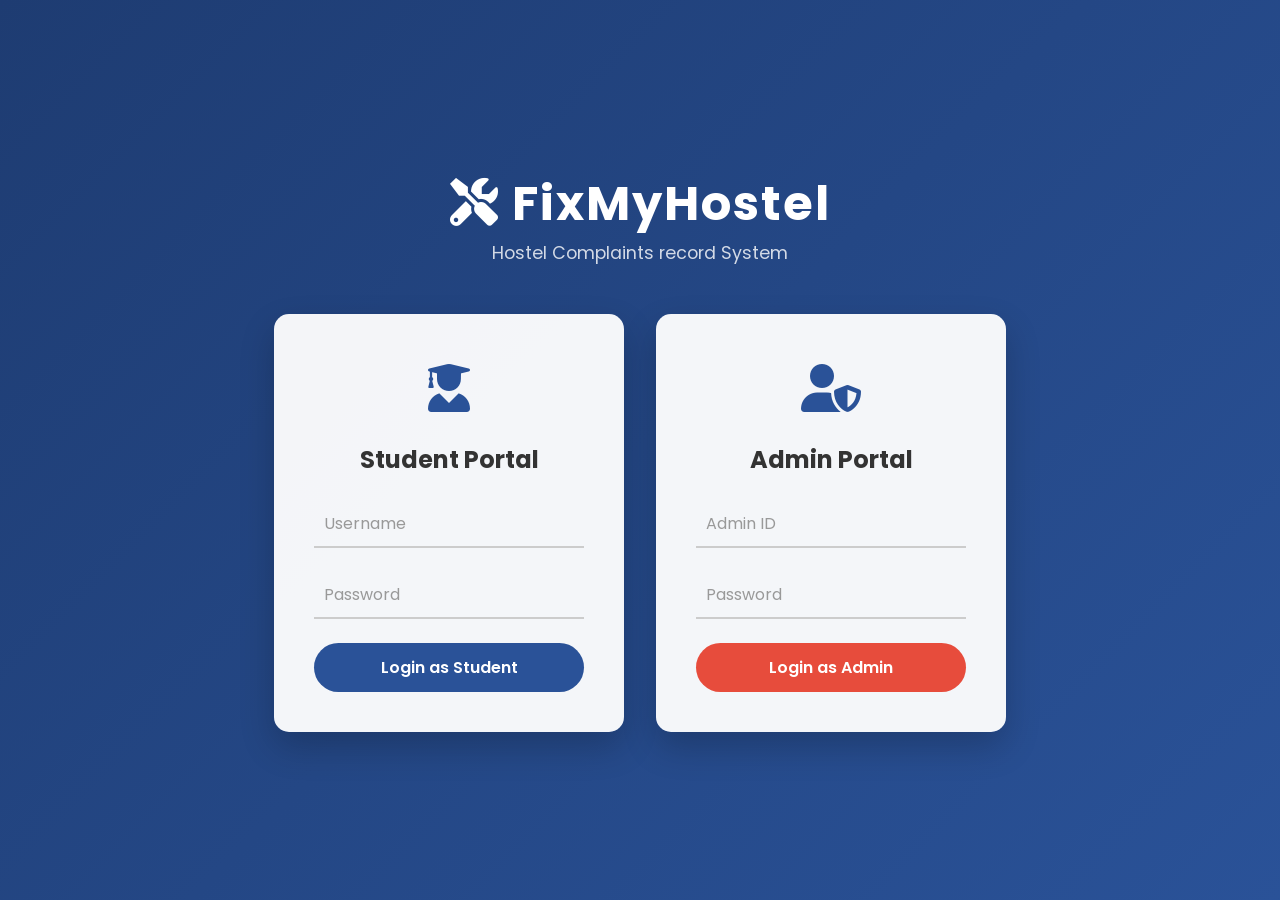
==== templates/index.html @ 785fa675 "initial commit" ====
<!DOCTYPE html>
<html lang="en">
<head>
    <meta charset="UTF-8">
    <meta name="viewport" content="width=device-width, initial-scale=1.0">
    <title>FixMyHostel</title>
   <link rel="stylesheet" href="/static/css/index.css">
    <link href="https://cdnjs.cloudflare.com/ajax/libs/font-awesome/6.0.0/css/all.min.css" rel="stylesheet">
</head>
<body>
    <!-- PAGE 1: LOGIN -->
    <div id="login-page" class="page active">
        <div class="background-overlay"></div>
        <div class="brand-header">
            <h1><i class="fas fa-tools"></i> FixMyHostel</h1>
            <p>Hostel Complaints record System</p>
        </div>
        
        <div class="login-container">
            <!-- Student Login -->
            <div class="login-box student-box">
                <div class="box-icon"><i class="fas fa-user-graduate"></i></div>
                <h2>Student Portal</h2>
                <form id="student-login-form">
                    <div class="input-group">
                        <input type="text" id="student-user" required>
                        <label>Username</label>
                    </div>
                    <div class="input-group">
                        <input type="password" id="student-pass" required>
                        <label>Password</label>
                    </div>
                    <button type="submit" class="btn primary-btn">Login as Student</button>
                </form>
            </div>

            <!-- Admin Login -->
            <div class="login-box admin-box">
                <div class="box-icon"><i class="fas fa-user-shield"></i></div>
                <h2>Admin Portal</h2>
                <form id="admin-login-form">
                    <div class="input-group">
                        <input type="text" id="admin-user" required>
                        <label>Admin ID</label>
                    </div>
                    <div class="input-group">
                        <input type="password" id="admin-pass" required>
                        <label>Password</label>
                    </div>
                    <button type="submit" class="btn secondary-btn">Login as Admin</button>
                </form>
            </div>
        </div>
    </div>

    <!-- PAGE 2: ADMIN DASHBOARD -->
    <div id="admin-page" class="page hidden">
        <header class="dashboard-header">
            <div class="user-info">
                <img src="https://api.dicebear.com/7.x/avataaars/svg?seed=Admin" alt="Admin" class="avatar">
                <h2>Hi, Admin</h2>
            </div>
            <div class="system-status">
                <span class="priority-badge" id="priority-level">Priority: Normal</span>
                <button class="logout-btn" onclick="logout()"><i class="fas fa-sign-out-alt"></i> Logout</button>
            </div>
        </header>

        <main class="dashboard-content">
            <div class="panel full-width">
                <h3><i class="fas fa-clipboard-list"></i> All Registered Complaints</h3>
                <div class="table-container">
                    <table id="admin-complaints-table">
                        <thead>
                            <tr>
                                <th>ID</th>
                                <th>Student</th>
                                <th>Topic</th>
                                <th>Timing</th>
                                <th>Status Action</th>
                            </tr>
                        </thead>
                        <tbody id="admin-table-body">
                            <!-- JS will populate this -->
                        </tbody>
                    </table>
                </div>
            </div>
        </main>
    </div>

    <!-- PAGE 3: STUDENT DASHBOARD -->
    <div id="student-page" class="page hidden">
        <header class="dashboard-header">
            <div class="user-info">
                <img src="https://api.dicebear.com/7.x/avataaars/svg?seed=Student" alt="Student" class="avatar">
                <h2 id="student-welcome">Hi, Student</h2>
            </div>
            <button class="logout-btn" onclick="logout()"><i class="fas fa-sign-out-alt"></i> Logout</button>
        </header>

        <main class="dashboard-content grid-2">
            <!-- Add Complaint Box -->
            <div class="panel">
                <h3><i class="fas fa-plus-circle"></i> Register New Complaint</h3>
                <form id="new-complaint-form">
                    <div class="input-group static">
                        <label>Topic / Category</label>
                        <select id="comp-topic" required>
                            <option value="Plumbing">Plumbing</option>
                            <option value="Electrical">Electrical</option>
                            <option value="Wi-Fi">Wi-Fi / Network</option>
                            <option value="Cleanliness">Cleanliness</option>
                        </select>
                    </div>
                    <div class="input-group static">
                        <label>Room Number</label>
                        <input type="text" id="comp-room" placeholder="e.g., A-302" required>
                    </div>
                    <div class="input-group static">
                        <label>Description</label>
                        <textarea id="comp-desc" rows="4" placeholder="Detail the issue..." required></textarea>
                    </div>
                    <button type="submit" class="btn primary-btn">Submit Complaint</button>
                </form>
            </div>

            <!-- Track Complaints Box -->
            <div class="panel">
                <h3><i class="fas fa-search"></i> My Complaints</h3>
                <div class="tracker-list" id="student-tracker-list">
                    <!-- JS will populate this -->
                </div>
            </div>
        </main>
    </div>

    <script src="/static/js/login.js"></script>
</body>
</html>
---- static/css/index.css ----
@import url('https://fonts.googleapis.com/css2?family=Poppins:wght@300;400;600&display=swap');

* {
    margin: 0;
    padding: 0;
    box-sizing: border-box;
    font-family: 'Poppins', sans-serif;
}

body {
    background-color: #f0f2f5;
    color: #333;
    overflow-x: hidden;
}

/* Page Toggling */
.page { display: none; opacity: 0; transition: opacity 0.4s ease-in-out; }
.page.active { display: block; opacity: 1; }
.hidden { display: none !important; }

/* ---- LOGIN PAGE ---- */
#login-page {
    min-height: 100vh;
    background: linear-gradient(135deg, #1e3c72 0%, #2a5298 100%);
    position: relative;
    display: flex;
    flex-direction: column;
    align-items: center;
    justify-content: center;
}

.brand-header {
    text-align: center;
    color: white;
    margin-bottom: 3rem;
    z-index: 2;
}

.brand-header h1 { font-size: 3rem; letter-spacing: 2px; }
.brand-header p { font-size: 1.1rem; opacity: 0.8; }

.login-container {
    display: flex;
    gap: 2rem;
    z-index: 2;
    flex-wrap: wrap;
    justify-content: center;
}

.login-box {
    background: rgba(255, 255, 255, 0.95);
    padding: 2.5rem;
    border-radius: 15px;
    box-shadow: 0 15px 35px rgba(0,0,0,0.2);
    width: 350px;
    text-align: center;
    transition: transform 0.3s ease, box-shadow 0.3s ease;
}

.login-box:hover {
    transform: translateY(-5px);
    box-shadow: 0 20px 40px rgba(0,0,0,0.3);
}

.box-icon {
    font-size: 3rem;
    margin-bottom: 1rem;
    color: #2a5298;
}

.login-box h2 {
    margin-bottom: 1.5rem;
    color: #333;
}

/* Floating Input Labels */
.input-group {
    position: relative;
    margin-bottom: 1.5rem;
    text-align: left;
}

.input-group input, .input-group select, .input-group textarea {
    width: 100%;
    padding: 10px;
    border: none;
    border-bottom: 2px solid #ccc;
    background: transparent;
    outline: none;
    font-size: 1rem;
    transition: 0.3s;
}

.input-group label {
    position: absolute;
    top: 10px;
    left: 10px;
    color: #999;
    transition: 0.3s;
    pointer-events: none;
}

.input-group input:focus, .input-group input:valid {
    border-bottom: 2px solid #2a5298;
}

.input-group input:focus ~ label, .input-group input:valid ~ label {
    top: -15px;
    left: 0;
    color: #2a5298;
    font-size: 0.8rem;
    font-weight: 600;
}

.input-group.static label {
    position: relative;
    top: 0; left: 0; color: #555; font-size: 0.9rem; font-weight: 600; margin-bottom: 5px; display: block;
}
.input-group.static input, .input-group.static textarea, .input-group.static select {
    border: 1px solid #ccc; border-radius: 5px; background: #fff;
}

.btn {
    width: 100%;
    padding: 12px;
    border: none;
    border-radius: 25px;
    font-size: 1rem;
    font-weight: 600;
    cursor: pointer;
    transition: 0.3s;
}

.primary-btn { background: #2a5298; color: white; }
.primary-btn:hover { background: #1e3c72; }
.secondary-btn { background: #e74c3c; color: white; }
.secondary-btn:hover { background: #c0392b; }

/* ---- DASHBOARD COMMON ---- */
.dashboard-header {
    background: white;
    padding: 1rem 2rem;
    display: flex;
    justify-content: space-between;
    align-items: center;
    box-shadow: 0 2px 10px rgba(0,0,0,0.05);
}

.user-info { display: flex; align-items: center; gap: 1rem; }
.avatar { width: 50px; height: 50px; border-radius: 50%; background: #f0f0f0; }

.logout-btn {
    background: #f8f9fa; border: 1px solid #ddd; padding: 8px 15px; border-radius: 5px; cursor: pointer; transition: 0.2s;
}
.logout-btn:hover { background: #fee2e2; color: #dc2626; border-color: #fca5a5; }

.dashboard-content { padding: 2rem; max-width: 1200px; margin: 0 auto; }
.grid-2 { display: grid; grid-template-columns: 1fr 1fr; gap: 2rem; }
@media (max-width: 768px) { .grid-2 { grid-template-columns: 1fr; } }

.panel {
    background: white; padding: 2rem; border-radius: 10px; box-shadow: 0 5px 15px rgba(0,0,0,0.05);
}
.panel h3 { margin-bottom: 1.5rem; color: #2a5298; border-bottom: 2px solid #f0f2f5; padding-bottom: 10px; }

/* ---- ADMIN SPECIFIC ---- */
.system-status { display: flex; align-items: center; gap: 1rem; }
.priority-badge {
    padding: 5px 15px; border-radius: 20px; font-weight: 600; font-size: 0.9rem;
}
.p-normal { background: #dcfce7; color: #166534; }
.p-medium { background: #fef08a; color: #854d0e; }
.p-high { background: #fee2e2; color: #991b1b; }

table { width: 100%; border-collapse: collapse; margin-top: 1rem; }
th, td { padding: 12px; text-align: left; border-bottom: 1px solid #eee; }
th { background: #f8f9fa; font-weight: 600; }
.status-select {
    padding: 5px; border-radius: 5px; border: 1px solid #ccc; font-weight: 600; outline: none; cursor: pointer;
}
.status-select.pending { color: #d97706; }
.status-select.wip { color: #2563eb; }
.status-select.resolved { color: #16a34a; }

/* ---- STUDENT SPECIFIC ---- */
.tracker-item {
    border-left: 4px solid #d97706; background: #f8f9fa; padding: 15px; border-radius: 5px; margin-bottom: 15px;
}
.tracker-item.wip { border-left-color: #2563eb; }
.tracker-item.resolved { border-left-color: #16a34a; opacity: 0.7; }
.track-head { display: flex; justify-content: space-between; font-weight: 600; margin-bottom: 5px; }
.track-time { font-size: 0.8rem; color: #666; margin-bottom: 10px; }
.track-desc { font-size: 0.9rem; }
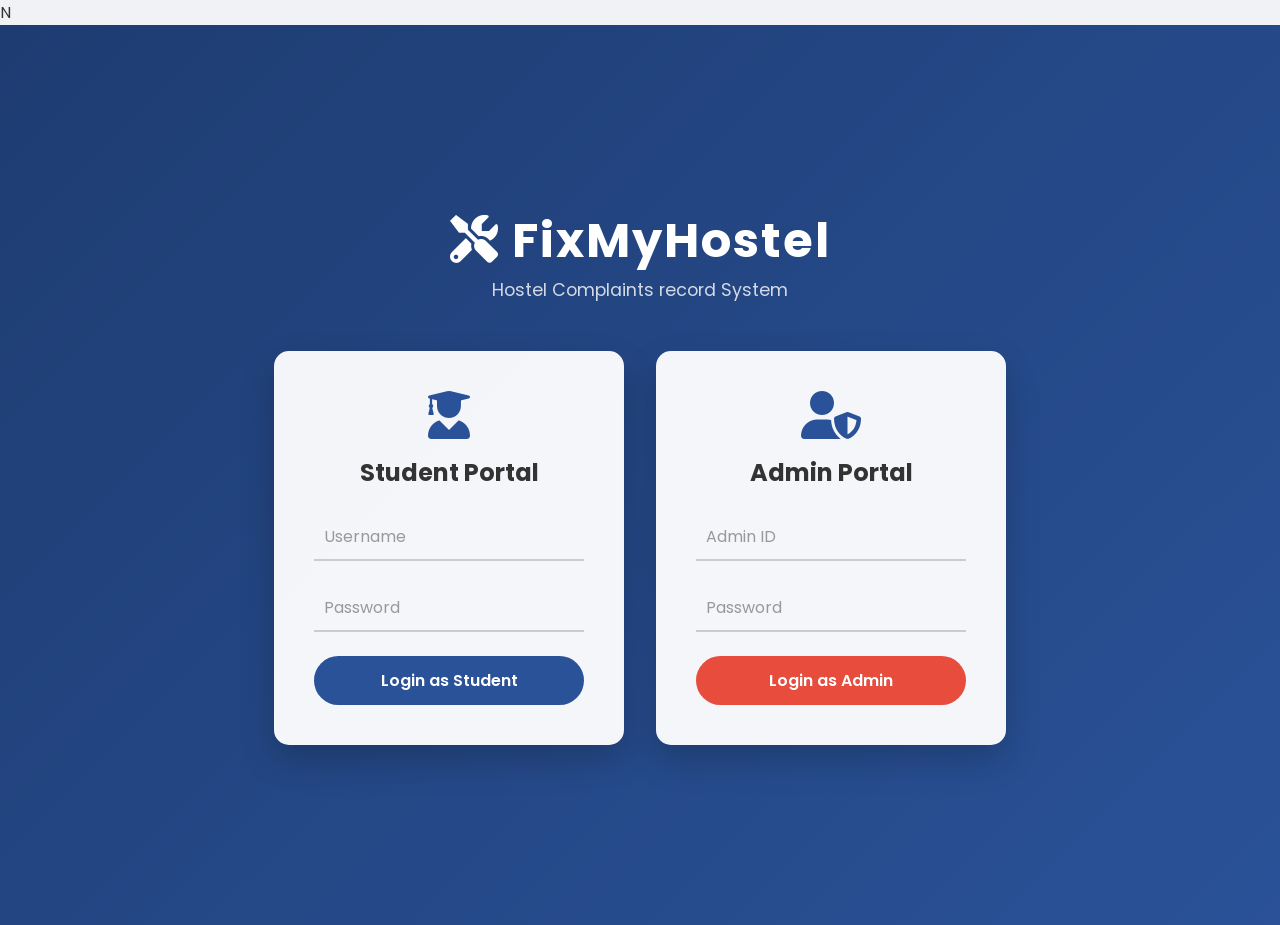
==== commit cab7bdaa: "added procfile and gunicorn for render deployment" ====
--- a/templates/index.html
+++ b/templates/index.html
@@ -1,4 +1,4 @@
-<!DOCTYPE html>
+N<!DOCTYPE html>
 <html lang="en">
 <head>
     <meta charset="UTF-8">
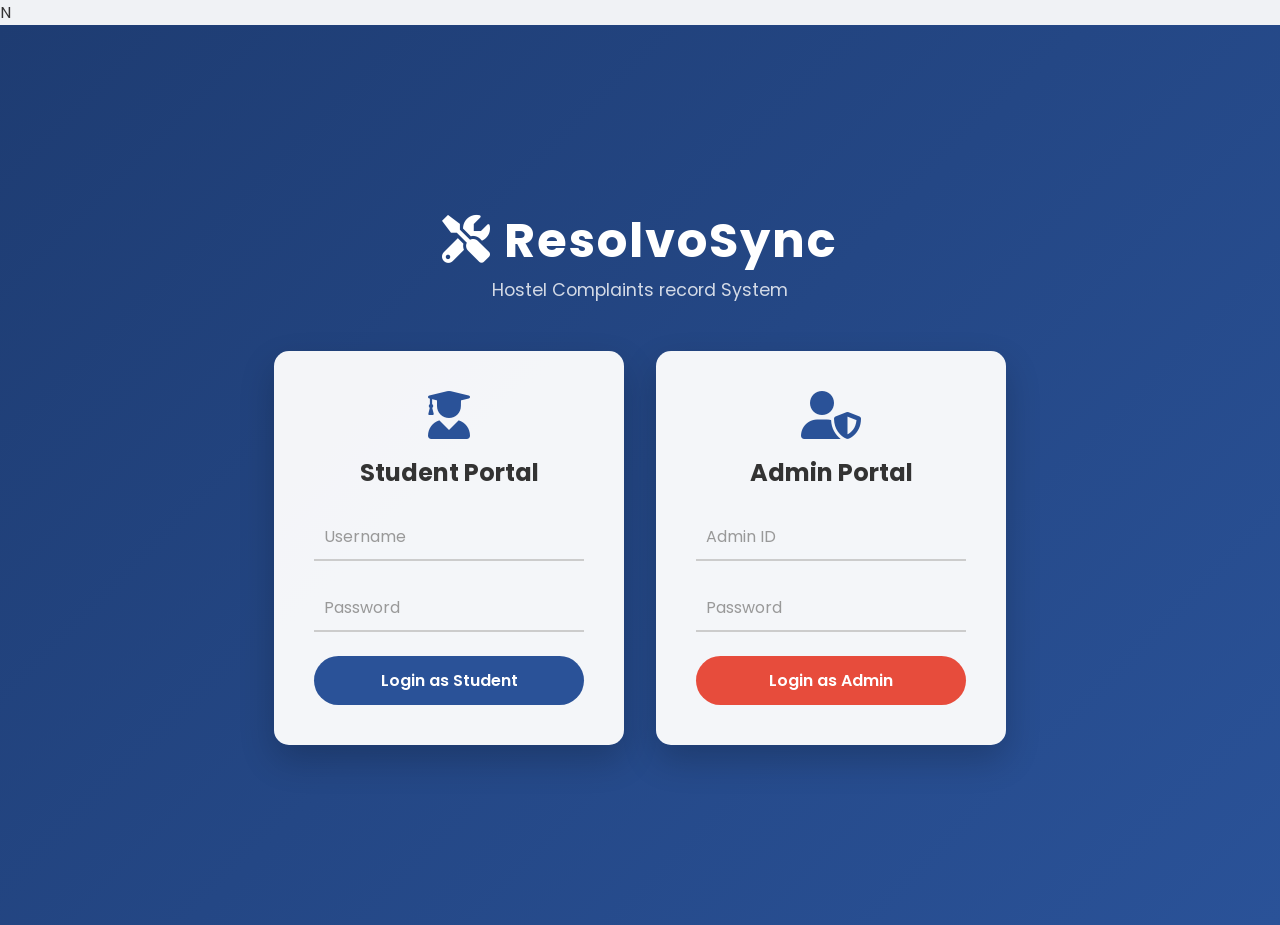
==== commit 95fcb364: "change the name of the application" ====
--- a/templates/index.html
+++ b/templates/index.html
@@ -3,7 +3,7 @@
 <head>
     <meta charset="UTF-8">
     <meta name="viewport" content="width=device-width, initial-scale=1.0">
-    <title>FixMyHostel</title>
+    <title>ResolvoSync</title>
    <link rel="stylesheet" href="/static/css/index.css">
     <link href="https://cdnjs.cloudflare.com/ajax/libs/font-awesome/6.0.0/css/all.min.css" rel="stylesheet">
 </head>
@@ -12,7 +12,7 @@
     <div id="login-page" class="page active">
         <div class="background-overlay"></div>
         <div class="brand-header">
-            <h1><i class="fas fa-tools"></i> FixMyHostel</h1>
+            <h1><i class="fas fa-tools"></i> ResolvoSync</h1>
             <p>Hostel Complaints record System</p>
         </div>
         
